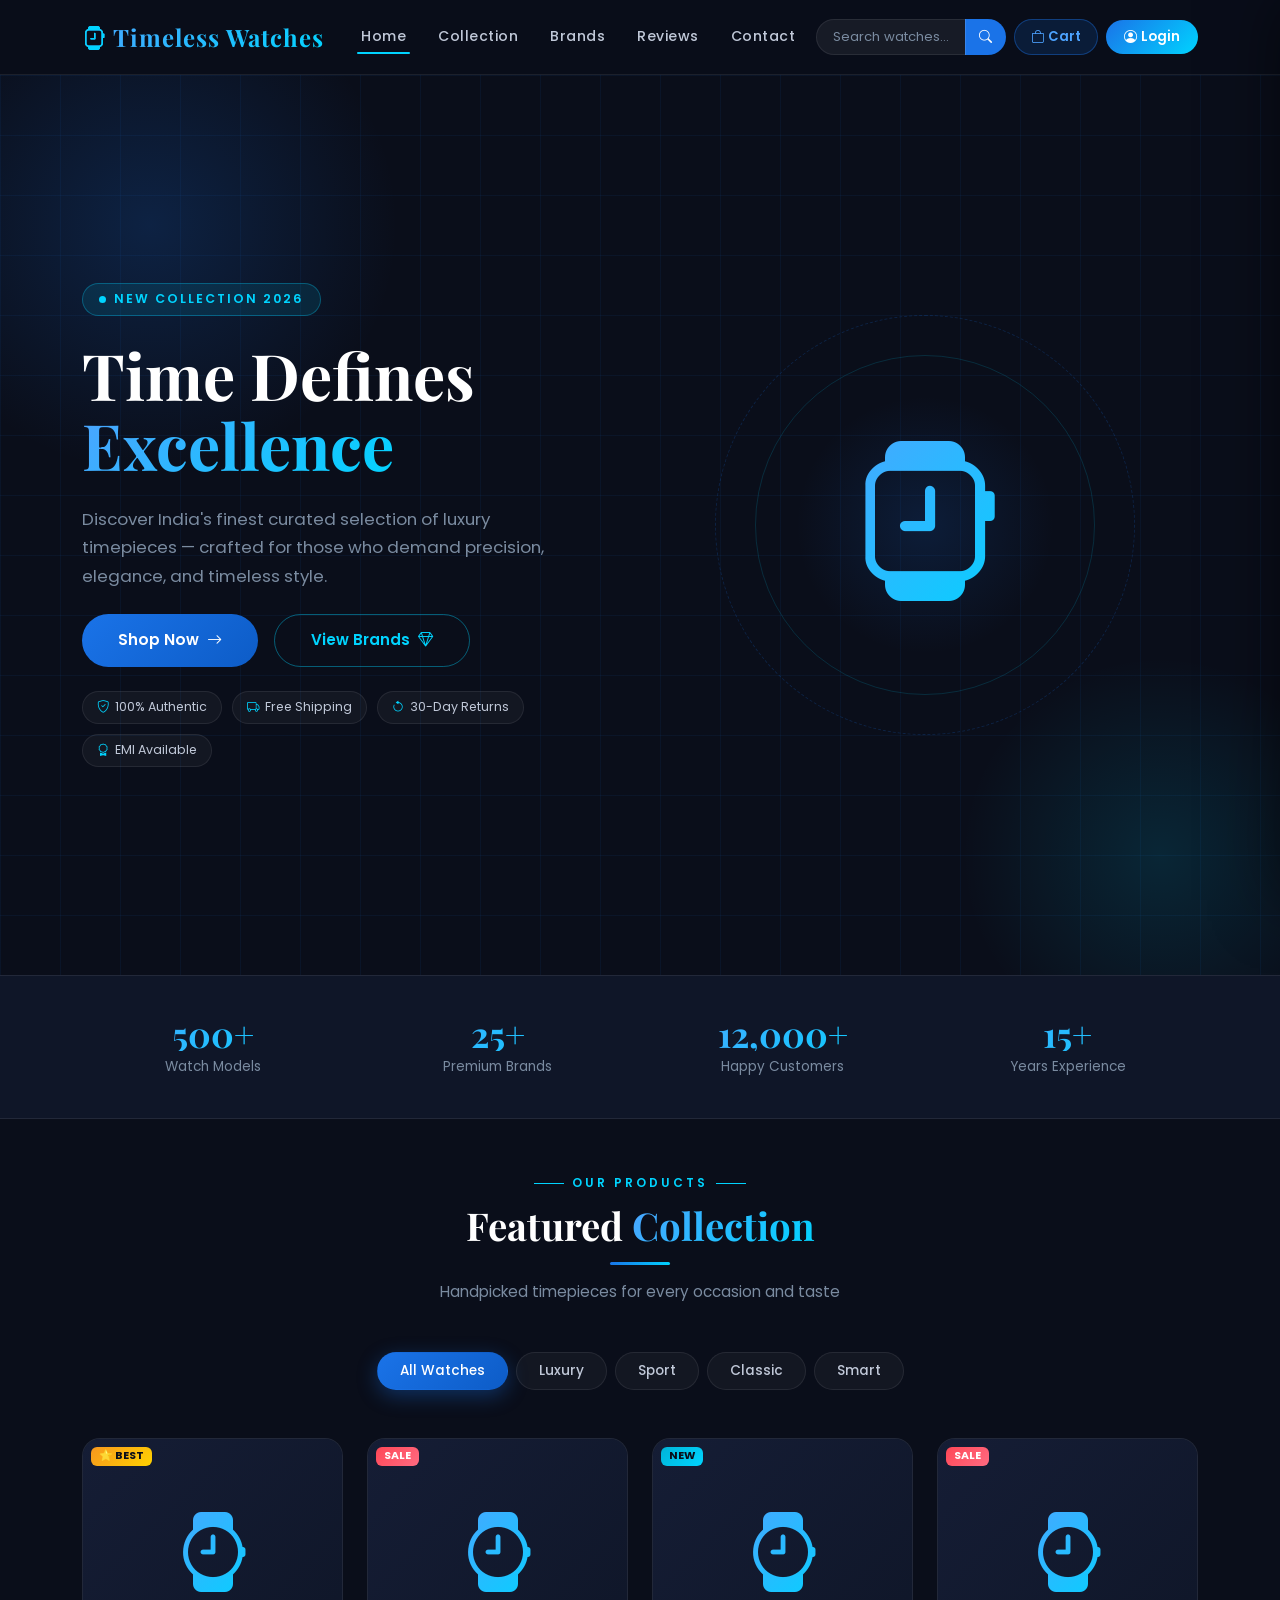
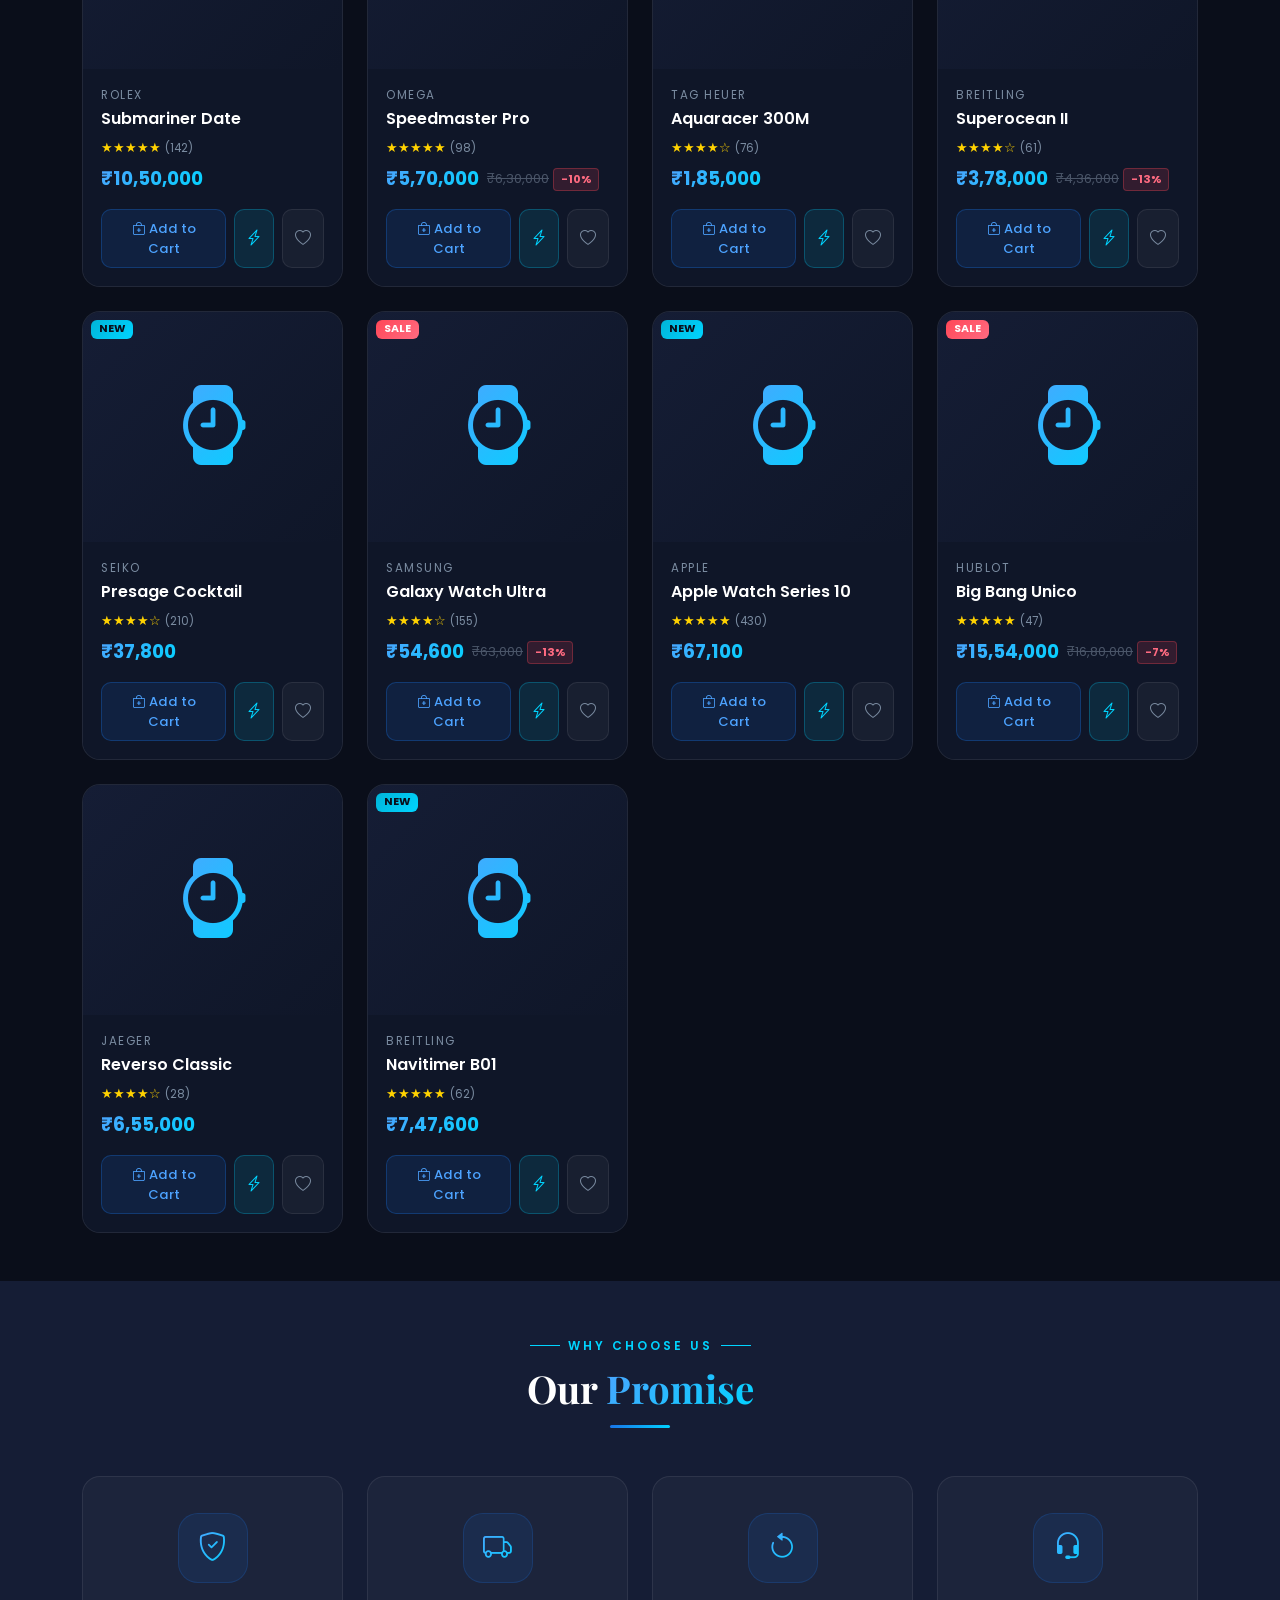
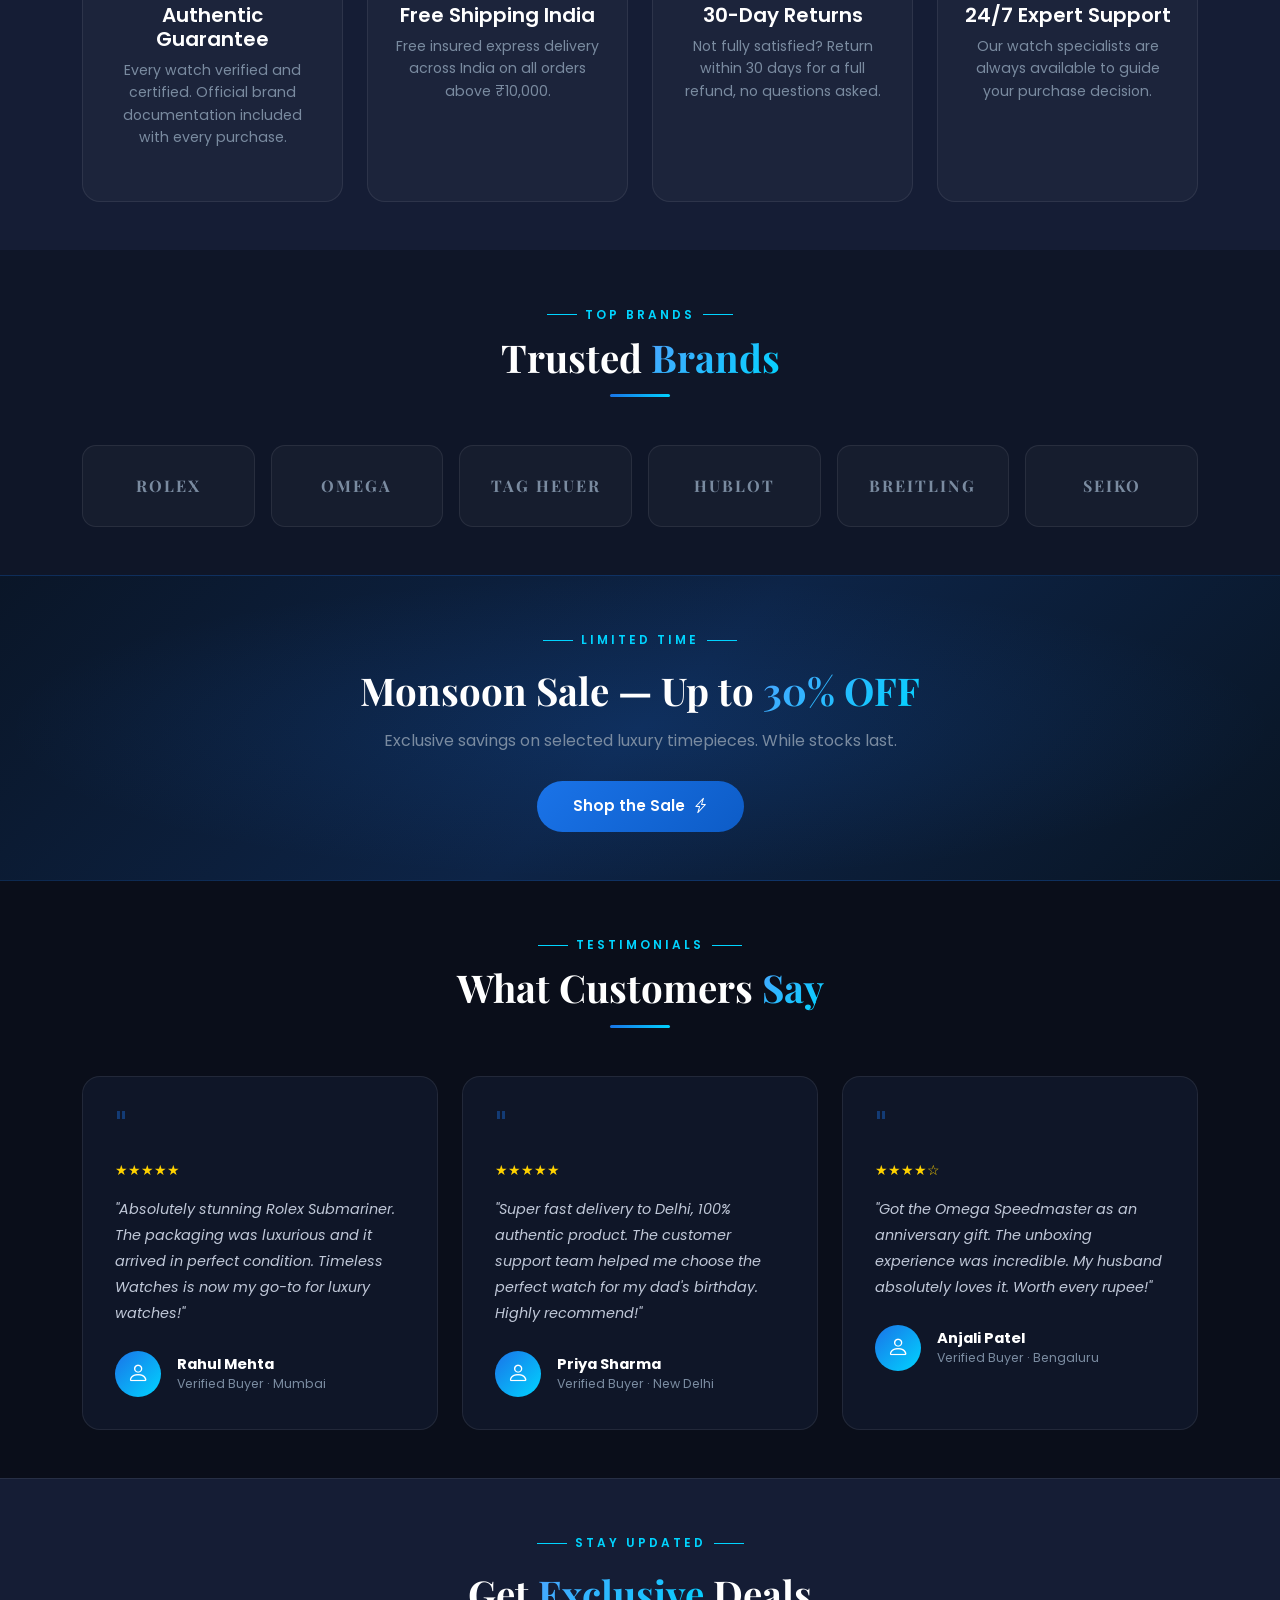
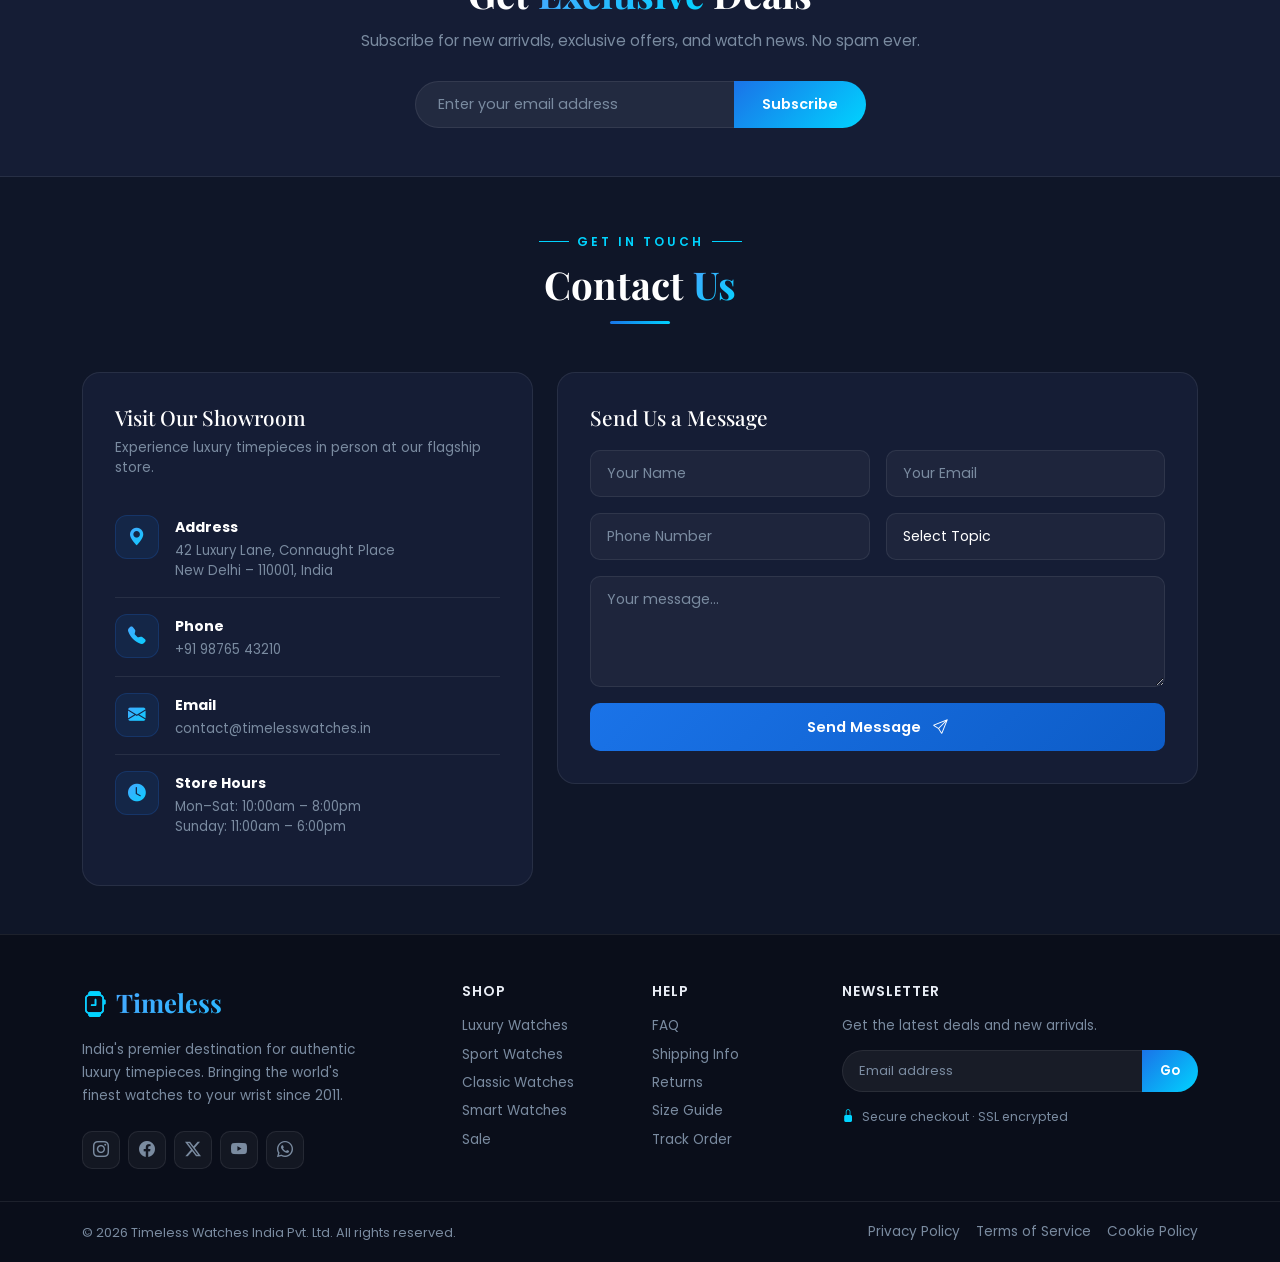
==== index.html @ 70ddec5b "Add files via upload" ====
<!DOCTYPE html>
<html lang="en">
<head>
  <meta charset="UTF-8">
  <meta name="viewport" content="width=device-width, initial-scale=1.0">
  <title>Timeless Watches – Luxury Watch Store India</title>
  <link href="https://cdn.jsdelivr.net/npm/bootstrap@5.3.0/dist/css/bootstrap.min.css" rel="stylesheet">
  <link href="https://cdn.jsdelivr.net/npm/bootstrap-icons@1.11.0/font/bootstrap-icons.css" rel="stylesheet">
  <link href="https://fonts.googleapis.com/css2?family=Poppins:wght@300;400;500;600;700;800&family=Playfair+Display:wght@600;700&display=swap" rel="stylesheet">
  <link href="style.css" rel="stylesheet">
</head>
<body>

<!-- =====================================================
     NAVBAR
     ===================================================== -->
<nav class="navbar navbar-expand-lg sticky-top">
  <div class="container">
    <a class="navbar-brand" href="#home">
      <i class="bi bi-smartwatch"></i>Timeless Watches
    </a>
    <button class="navbar-toggler border-0" type="button" data-bs-toggle="collapse" data-bs-target="#navbarNav" style="color:var(--silver);">
      <i class="bi bi-list fs-4"></i>
    </button>

    <div class="collapse navbar-collapse" id="navbarNav">
      <ul class="navbar-nav mx-auto gap-1">
        <li class="nav-item"><a class="nav-link active" href="#home">Home</a></li>
        <li class="nav-item"><a class="nav-link" href="#collection">Collection</a></li>
        <li class="nav-item"><a class="nav-link" href="#brands">Brands</a></li>
        <li class="nav-item"><a class="nav-link" href="#testimonials">Reviews</a></li>
        <li class="nav-item"><a class="nav-link" href="#contact">Contact</a></li>
      </ul>

      <div class="d-flex align-items-center gap-2 mt-2 mt-lg-0 flex-wrap">
        <!-- Search -->
        <div class="input-group nav-search" style="width:190px;">
          <input id="searchInput" type="text" class="form-control" placeholder="Search watches...">
          <button class="btn-search" onclick="doSearch()"><i class="bi bi-search"></i></button>
        </div>

        <!-- Cart -->
        <button class="btn-cart-nav position-relative" onclick="toggleCart()">
          <i class="bi bi-bag me-1"></i>Cart
          <span id="cart-count" style="display:none;">0</span>
        </button>

        <!-- Login Button (logged out) -->
        <a id="loginNavBtn" href="login.html" class="btn-login-nav">
          <i class="bi bi-person-circle me-1"></i>Login
        </a>

        <!-- User Dropdown (logged in) -->
        <div id="userNavMenu" style="display:none;">
          <div class="dropdown">
            <button class="user-dropdown-toggle dropdown-toggle border-0" data-bs-toggle="dropdown" aria-expanded="false">
              <i class="bi bi-person-circle me-1"></i>
              <span id="userNavName"></span>
            </button>
            <ul class="dropdown-menu dropdown-menu-end dropdown-menu-dark-custom">
              <li><div class="user-info-item"><i class="bi bi-envelope me-2"></i><span id="userNavEmail"></span></div></li>
              <li><hr class="dropdown-divider"></li>
              <li>
                <a class="dropdown-item" href="#orders" onclick="return handleAccountAction('orders')">
                  <i class="bi bi-bag me-2" style="color:var(--accent)"></i>My Orders
                </a>
              </li>
              <li>
                <a class="dropdown-item" href="#wishlist" onclick="return handleAccountAction('wishlist')">
                  <i class="bi bi-heart me-2" style="color:var(--accent)"></i>Wishlist
                </a>
              </li>
              <li>
                <a class="dropdown-item" href="#profile" onclick="return handleAccountAction('profile')">
                  <i class="bi bi-person me-2" style="color:var(--accent)"></i>My Profile
                </a>
              </li>
              <li><hr class="dropdown-divider"></li>
              <li>
                <a class="dropdown-item" href="#" onclick="return logout()" style="color:var(--danger);">
                  <i class="bi bi-box-arrow-right me-2"></i>Logout
                </a>
              </li>
            </ul>
          </div>
        </div>

      </div>
    </div>
  </div>
</nav>

<!-- =====================================================
     HERO
     ===================================================== -->
<section class="hero" id="home">
  <div class="hero-bg-grid"></div>
  <div class="hero-glow-1"></div>
  <div class="hero-glow-2"></div>

  <div class="container position-relative">
    <div class="row align-items-center gy-5">
      <div class="col-lg-6">
        <div class="hero-badge">New Collection 2026</div>
        <h1 class="hero-title">
          Time Defines<br>
          <span class="gradient-text">Excellence</span>
        </h1>
        <p class="hero-subtitle mt-4 mb-4">
          Discover India's finest curated selection of luxury timepieces — crafted for those who demand precision, elegance, and timeless style.
        </p>
        <div class="d-flex gap-3 flex-wrap mb-4">
          <a href="#collection" class="btn-primary-custom">
            Shop Now <i class="bi bi-arrow-right"></i>
          </a>
          <a href="#brands" class="btn-outline-custom">
            View Brands <i class="bi bi-gem"></i>
          </a>
        </div>
        <div class="hero-pills">
          <div class="hero-pill"><i class="bi bi-shield-check"></i> 100% Authentic</div>
          <div class="hero-pill"><i class="bi bi-truck"></i> Free Shipping</div>
          <div class="hero-pill"><i class="bi bi-arrow-counterclockwise"></i> 30-Day Returns</div>
          <div class="hero-pill"><i class="bi bi-award"></i> EMI Available</div>
        </div>
      </div>

      <div class="col-lg-6">
        <div class="hero-watch-display">
          <div class="hero-watch-ring"></div>
          <div class="hero-watch-ring"></div>
          <div class="hero-watch-icon-wrap">
            <i class="bi bi-smartwatch"></i>
          </div>
        </div>
      </div>
    </div>
  </div>
</section>

<!-- =====================================================
     STATS
     ===================================================== -->
<section class="stats-bar">
  <div class="container">
    <div class="row g-4">
      <div class="col-6 col-md-3 stat-item">
        <div class="stat-num counter" data-target="500">0</div>
        <div class="stat-label">Watch Models</div>
      </div>
      <div class="col-6 col-md-3 stat-item">
        <div class="stat-num counter" data-target="25">0</div>
        <div class="stat-label">Premium Brands</div>
      </div>
      <div class="col-6 col-md-3 stat-item">
        <div class="stat-num counter" data-target="12000">0</div>
        <div class="stat-label">Happy Customers</div>
      </div>
      <div class="col-6 col-md-3 stat-item">
        <div class="stat-num counter" data-target="15">0</div>
        <div class="stat-label">Years Experience</div>
      </div>
    </div>
  </div>
</section>

<!-- =====================================================
     COLLECTION
     ===================================================== -->
<section class="py-5" id="collection" style="background:var(--navy);">
  <div class="container">
    <div class="text-center mb-5">
      <div class="section-tag">Our Products</div>
      <h2 class="section-title">Featured <span>Collection</span></h2>
      <div class="blue-divider"></div>
      <p class="section-subtitle mt-3">Handpicked timepieces for every occasion and taste</p>
    </div>

    <!-- Filters -->
    <div class="d-flex flex-wrap justify-content-center gap-2 mb-5" id="filterBtns">
      <button class="filter-btn active" data-filter="all">All Watches</button>
      <button class="filter-btn" data-filter="luxury">Luxury</button>
      <button class="filter-btn" data-filter="sport">Sport</button>
      <button class="filter-btn" data-filter="classic">Classic</button>
      <button class="filter-btn" data-filter="smart">Smart</button>
    </div>

    <!-- Grid -->
    <div class="row g-4" id="productsGrid"></div>

    <!-- No results -->
    <div id="noResults" class="text-center py-5" style="display:none;">
      <i class="bi bi-search fs-1" style="color:var(--text-muted);"></i>
      <p class="mt-3" style="color:var(--text-muted);">No watches found. Try a different search or filter.</p>
    </div>
  </div>
</section>

<!-- =====================================================
     FEATURES
     ===================================================== -->
<section class="features-section py-5">
  <div class="container">
    <div class="text-center mb-5">
      <div class="section-tag">Why Choose Us</div>
      <h2 class="section-title">Our <span>Promise</span></h2>
      <div class="blue-divider"></div>
    </div>
    <div class="row g-4">
      <div class="col-sm-6 col-lg-3">
        <div class="feature-card">
          <div class="feature-icon-wrap"><i class="bi bi-shield-check"></i></div>
          <h5>Authentic Guarantee</h5>
          <p>Every watch verified and certified. Official brand documentation included with every purchase.</p>
        </div>
      </div>
      <div class="col-sm-6 col-lg-3">
        <div class="feature-card">
          <div class="feature-icon-wrap"><i class="bi bi-truck"></i></div>
          <h5>Free Shipping India</h5>
          <p>Free insured express delivery across India on all orders above ₹10,000.</p>
        </div>
      </div>
      <div class="col-sm-6 col-lg-3">
        <div class="feature-card">
          <div class="feature-icon-wrap"><i class="bi bi-arrow-counterclockwise"></i></div>
          <h5>30-Day Returns</h5>
          <p>Not fully satisfied? Return within 30 days for a full refund, no questions asked.</p>
        </div>
      </div>
      <div class="col-sm-6 col-lg-3">
        <div class="feature-card">
          <div class="feature-icon-wrap"><i class="bi bi-headset"></i></div>
          <h5>24/7 Expert Support</h5>
          <p>Our watch specialists are always available to guide your purchase decision.</p>
        </div>
      </div>
    </div>
  </div>
</section>

<!-- =====================================================
     BRANDS
     ===================================================== -->
<section class="brands-section py-5" id="brands">
  <div class="container">
    <div class="text-center mb-5">
      <div class="section-tag">Top Brands</div>
      <h2 class="section-title">Trusted <span>Brands</span></h2>
      <div class="blue-divider"></div>
    </div>
    <div class="row g-3">
      <div class="col-6 col-md-4 col-lg-2"><button class="brand-card" onclick="selectBrand('Rolex')">ROLEX</button></div>
      <div class="col-6 col-md-4 col-lg-2"><button class="brand-card" onclick="selectBrand('Omega')">OMEGA</button></div>
      <div class="col-6 col-md-4 col-lg-2"><button class="brand-card" onclick="selectBrand('TAG Heuer')">TAG HEUER</button></div>
      <div class="col-6 col-md-4 col-lg-2"><button class="brand-card" onclick="selectBrand('Hublot')">HUBLOT</button></div>
      <div class="col-6 col-md-4 col-lg-2"><button class="brand-card" onclick="selectBrand('Breitling')">BREITLING</button></div>
      <div class="col-6 col-md-4 col-lg-2"><button class="brand-card" onclick="selectBrand('Seiko')">SEIKO</button></div>
    </div>
  </div>
</section>

<!-- =====================================================
     PROMO BANNER
     ===================================================== -->
<section class="promo-banner py-5">
  <div class="container text-center position-relative">
    <div class="section-tag justify-content-center">Limited Time</div>
    <h2 class="promo-title mt-2">Monsoon Sale — Up to <span>30% OFF</span></h2>
    <p style="color:var(--text-muted);font-size:1rem;margin:16px 0 28px;">
      Exclusive savings on selected luxury timepieces. While stocks last.
    </p>
    <a href="#collection" class="btn-primary-custom" style="display:inline-flex;">
      Shop the Sale <i class="bi bi-lightning-charge"></i>
    </a>
  </div>
</section>

<!-- =====================================================
     TESTIMONIALS
     ===================================================== -->
<section class="testimonials-section py-5" id="testimonials">
  <div class="container">
    <div class="text-center mb-5">
      <div class="section-tag">Testimonials</div>
      <h2 class="section-title">What Customers <span>Say</span></h2>
      <div class="blue-divider"></div>
    </div>
    <div class="row g-4">
      <div class="col-md-4">
        <div class="testimonial-card">
          <div class="quote-icon">"</div>
          <div class="stars-gold mb-3">★★★★★</div>
          <p class="testimonial-text">"Absolutely stunning Rolex Submariner. The packaging was luxurious and it arrived in perfect condition. Timeless Watches is now my go-to for luxury watches!"</p>
          <div class="d-flex align-items-center gap-3 mt-4">
            <div class="avatar-wrap"><i class="bi bi-person"></i></div>
            <div>
              <div class="testimonial-author">Rahul Mehta</div>
              <div class="testimonial-role">Verified Buyer · Mumbai</div>
            </div>
          </div>
        </div>
      </div>
      <div class="col-md-4">
        <div class="testimonial-card">
          <div class="quote-icon">"</div>
          <div class="stars-gold mb-3">★★★★★</div>
          <p class="testimonial-text">"Super fast delivery to Delhi, 100% authentic product. The customer support team helped me choose the perfect watch for my dad's birthday. Highly recommend!"</p>
          <div class="d-flex align-items-center gap-3 mt-4">
            <div class="avatar-wrap"><i class="bi bi-person"></i></div>
            <div>
              <div class="testimonial-author">Priya Sharma</div>
              <div class="testimonial-role">Verified Buyer · New Delhi</div>
            </div>
          </div>
        </div>
      </div>
      <div class="col-md-4">
        <div class="testimonial-card">
          <div class="quote-icon">"</div>
          <div class="stars-gold mb-3">★★★★☆</div>
          <p class="testimonial-text">"Got the Omega Speedmaster as an anniversary gift. The unboxing experience was incredible. My husband absolutely loves it. Worth every rupee!"</p>
          <div class="d-flex align-items-center gap-3 mt-4">
            <div class="avatar-wrap"><i class="bi bi-person"></i></div>
            <div>
              <div class="testimonial-author">Anjali Patel</div>
              <div class="testimonial-role">Verified Buyer · Bengaluru</div>
            </div>
          </div>
        </div>
      </div>
    </div>
  </div>
</section>

<!-- =====================================================
     NEWSLETTER
     ===================================================== -->
<section class="newsletter-section py-5">
  <div class="container text-center">
    <div class="section-tag justify-content-center">Stay Updated</div>
    <h2 class="section-title mt-2">Get <span>Exclusive</span> Deals</h2>
    <p style="color:var(--text-muted);font-size:0.95rem;margin:14px 0 28px;">
      Subscribe for new arrivals, exclusive offers, and watch news. No spam ever.
    </p>
    <div class="row justify-content-center">
      <div class="col-md-6 col-lg-5">
        <form class="newsletter-form d-flex" onsubmit="subscribeNewsletter(event)">
          <input type="email" class="form-control" placeholder="Enter your email address" required>
          <button type="submit" class="btn-subscribe">Subscribe</button>
        </form>
      </div>
    </div>
  </div>
</section>

<!-- =====================================================
     CONTACT
     ===================================================== -->
<section class="contact-section py-5" id="contact">
  <div class="container">
    <div class="text-center mb-5">
      <div class="section-tag">Get In Touch</div>
      <h2 class="section-title">Contact <span>Us</span></h2>
      <div class="blue-divider"></div>
    </div>
    <div class="row g-4">
      <div class="col-lg-5">
        <div class="contact-info-card">
          <h5 style="color:var(--white);font-family:'Playfair Display',serif;font-size:1.3rem;margin-bottom:8px;">
            Visit Our Showroom
          </h5>
          <p style="color:var(--text-muted);font-size:0.85rem;margin-bottom:20px;">
            Experience luxury timepieces in person at our flagship store.
          </p>
          <div class="contact-info-item">
            <div class="contact-icon-wrap"><i class="bi bi-geo-alt-fill"></i></div>
            <div>
              <strong>Address</strong>
              <span>42 Luxury Lane, Connaught Place<br>New Delhi – 110001, India</span>
            </div>
          </div>
          <div class="contact-info-item">
            <div class="contact-icon-wrap"><i class="bi bi-telephone-fill"></i></div>
            <div>
              <strong>Phone</strong>
              <span>+91 98765 43210</span>
            </div>
          </div>
          <div class="contact-info-item">
            <div class="contact-icon-wrap"><i class="bi bi-envelope-fill"></i></div>
            <div>
              <strong>Email</strong>
              <span>contact@timelesswatches.in</span>
            </div>
          </div>
          <div class="contact-info-item">
            <div class="contact-icon-wrap"><i class="bi bi-clock-fill"></i></div>
            <div>
              <strong>Store Hours</strong>
              <span>Mon–Sat: 10:00am – 8:00pm<br>Sunday: 11:00am – 6:00pm</span>
            </div>
          </div>
        </div>
      </div>
      <div class="col-lg-7">
        <div class="contact-form-card">
          <h5 style="color:var(--white);font-family:'Playfair Display',serif;font-size:1.3rem;margin-bottom:20px;">
            Send Us a Message
          </h5>
          <form onsubmit="submitContact(event)">
            <div class="row g-3">
              <div class="col-sm-6">
                <input type="text" class="form-control" placeholder="Your Name" required>
              </div>
              <div class="col-sm-6">
                <input type="email" class="form-control" placeholder="Your Email" required>
              </div>
              <div class="col-sm-6">
                <input type="tel" class="form-control" placeholder="Phone Number">
              </div>
              <div class="col-sm-6">
                <select class="form-select">
                  <option value="" selected disabled style="background:var(--navy2)">Select Topic</option>
                  <option style="background:var(--navy2)">Product Inquiry</option>
                  <option style="background:var(--navy2)">Order Support</option>
                  <option style="background:var(--navy2)">Returns & Refunds</option>
                  <option style="background:var(--navy2)">Authentication</option>
                  <option style="background:var(--navy2)">Other</option>
                </select>
              </div>
              <div class="col-12">
                <textarea class="form-control" rows="4" placeholder="Your message..." required></textarea>
              </div>
              <div class="col-12">
                <button type="submit" class="btn-send">
                  Send Message <i class="bi bi-send ms-2"></i>
                </button>
              </div>
            </div>
          </form>
        </div>
      </div>
    </div>
  </div>
</section>

<!-- =====================================================
     FOOTER
     ===================================================== -->
<footer class="pt-5 pb-0">
  <div class="container">
    <div class="row g-4 pb-4">
      <div class="col-md-4">
        <div class="footer-brand mb-3">
          <i class="bi bi-smartwatch me-2" style="-webkit-text-fill-color:var(--accent);"></i>Timeless
        </div>
        <p style="color:var(--text-muted);font-size:0.85rem;line-height:1.7;max-width:280px;">
          India's premier destination for authentic luxury timepieces. Bringing the world's finest watches to your wrist since 2011.
        </p>
        <div class="d-flex gap-2 mt-4">
          <a href="https://www.instagram.com/" class="social-btn" target="_blank" rel="noopener" aria-label="Instagram"><i class="bi bi-instagram"></i></a>
          <a href="https://www.facebook.com/" class="social-btn" target="_blank" rel="noopener" aria-label="Facebook"><i class="bi bi-facebook"></i></a>
          <a href="https://twitter.com/" class="social-btn" target="_blank" rel="noopener" aria-label="X"><i class="bi bi-twitter-x"></i></a>
          <a href="https://www.youtube.com/" class="social-btn" target="_blank" rel="noopener" aria-label="YouTube"><i class="bi bi-youtube"></i></a>
          <a href="https://wa.me/919876543210" class="social-btn" target="_blank" rel="noopener" aria-label="WhatsApp"><i class="bi bi-whatsapp"></i></a>
        </div>
      </div>
      <div class="col-6 col-md-2">
        <h6>Shop</h6>
        <a href="#collection" onclick="return selectCategory('luxury')">Luxury Watches</a>
        <a href="#collection" onclick="return selectCategory('sport')">Sport Watches</a>
        <a href="#collection" onclick="return selectCategory('classic')">Classic Watches</a>
        <a href="#collection" onclick="return selectCategory('smart')">Smart Watches</a>
        <a href="#collection" onclick="return selectSale()">Sale</a>
      </div>
      <div class="col-6 col-md-2">
        <h6>Help</h6>
        <a href="#contact" onclick="return showHelp('FAQ')">FAQ</a>
        <a href="#contact" onclick="return showHelp('Shipping Information')">Shipping Info</a>
        <a href="#contact" onclick="return showHelp('Returns')">Returns</a>
        <a href="#contact" onclick="return showHelp('Size Guide')">Size Guide</a>
        <a href="#contact" onclick="return showHelp('Track Order')">Track Order</a>
      </div>
      <div class="col-md-4">
        <h6>Newsletter</h6>
        <p style="color:var(--text-muted);font-size:0.83rem;margin-bottom:14px;">Get the latest deals and new arrivals.</p>
        <form class="newsletter-form d-flex" onsubmit="subscribeNewsletter(event)">
          <input type="email" class="form-control" placeholder="Email address" required style="font-size:0.82rem;padding:10px 16px;">
          <button type="submit" class="btn-subscribe" style="padding:10px 18px;font-size:0.82rem;">Go</button>
        </form>
        <div class="mt-3 d-flex align-items-center gap-2" style="color:var(--text-muted);font-size:0.78rem;">
          <i class="bi bi-lock-fill" style="color:var(--accent);"></i> Secure checkout · SSL encrypted
        </div>
      </div>
    </div>
  </div>
  <div class="footer-bottom">
    <div class="container d-flex flex-wrap justify-content-between align-items-center gap-2">
      <span>© 2026 Timeless Watches India Pvt. Ltd. All rights reserved.</span>
      <div class="d-flex gap-3">
        <a href="#contact" onclick="return showHelp('Privacy Policy')">Privacy Policy</a>
        <a href="#contact" onclick="return showHelp('Terms of Service')">Terms of Service</a>
        <a href="#contact" onclick="return showHelp('Cookie Policy')">Cookie Policy</a>
      </div>
    </div>
  </div>
</footer>

<!-- =====================================================
     CART SIDEBAR
     ===================================================== -->
<div class="cart-overlay" id="cartOverlay" onclick="toggleCart()"></div>
<div class="cart-sidebar" id="cartSidebar">
  <div class="cart-header">
    <h5><i class="bi bi-bag-heart-fill"></i>Your Cart</h5>
    <button class="btn-close-cart" onclick="toggleCart()"><i class="bi bi-x-lg"></i></button>
  </div>
  <div class="cart-body" id="cartBody">
    <div class="empty-cart">
      <i class="bi bi-bag-x"></i>
      <p>Your cart is empty.<br>Explore our collection!</p>
      <button class="btn-shop" onclick="toggleCart()">Shop Now</button>
    </div>
  </div>
  <div class="cart-footer">
    <div class="cart-total-row">
      <span class="cart-total-label">Total Amount</span>
      <span class="cart-total-value" id="cartTotal">₹0</span>
    </div>
    <button class="btn-checkout" onclick="checkout()">
      <i class="bi bi-lock me-2"></i>Secure Checkout
    </button>
    <button class="btn-clear-cart" onclick="clearCart()">
      <i class="bi bi-trash me-1"></i>Clear Cart
    </button>
  </div>
</div>

<!-- =====================================================
     QUICK VIEW MODAL
     ===================================================== -->
<div class="modal fade" id="quickViewModal" tabindex="-1">
  <div class="modal-dialog modal-lg modal-dialog-centered">
    <div class="modal-content">
      <div class="modal-header border-0 pb-0 px-4 pt-4">
        <span style="color:var(--text-muted);font-size:0.82rem;">Quick View</span>
        <button class="btn-close-modal" data-bs-dismiss="modal">
          <i class="bi bi-x-lg"></i>
        </button>
      </div>
      <div class="modal-body p-4">
        <div class="row g-4">
          <div class="col-md-5">
            <img id="qvImg" src="" alt="" class="qv-img"
                 onerror="this.style.background='var(--navy3)'">
          </div>
          <div class="col-md-7">
            <div class="qv-brand" id="qvBrand"></div>
            <h3 style="color:var(--white);font-family:'Playfair Display',serif;font-size:1.6rem;margin:8px 0;" id="qvName"></h3>
            <div class="stars-gold mb-2">
              <span id="qvStars"></span>
              <small style="color:var(--text-muted);margin-left:6px;" id="qvReviews"></small>
            </div>
            <div class="d-flex align-items-center gap-3 mb-4">
              <span class="qv-price" id="qvPrice"></span>
              <span class="qv-old-price" id="qvOldPrice"></span>
              <span class="discount-badge" id="qvDiscount"></span>
            </div>

            <!-- Specs -->
            <div style="background:rgba(255,255,255,0.03);border:1px solid var(--border);border-radius:12px;padding:16px;margin-bottom:20px;">
              <div style="color:var(--text-muted);font-size:0.75rem;text-transform:uppercase;letter-spacing:1px;margin-bottom:10px;">Specifications</div>
              <div id="qvSpecs"></div>
            </div>

            <div class="d-flex gap-2 mb-4 flex-wrap" style="font-size:0.8rem;color:var(--text-muted);">
              <span><i class="bi bi-shield-check me-1" style="color:var(--success)"></i>Authentic Guarantee</span>
              <span><i class="bi bi-truck me-1" style="color:var(--success)"></i>Free Shipping</span>
              <span><i class="bi bi-credit-card me-1" style="color:var(--success)"></i>EMI Available</span>
            </div>

            <div style="color:var(--text-muted);font-size:0.8rem;margin-bottom:10px;">
              Category: <span id="qvCategory" style="color:var(--accent);font-weight:500;text-transform:capitalize;"></span>
            </div>

            <button class="btn-qv-cart" id="qvAddCart">
              <i class="bi bi-bag-plus me-2"></i>Add to Cart
            </button>
          </div>
        </div>
      </div>
    </div>
  </div>
</div>

<!-- =====================================================
     BACK TO TOP
     ===================================================== -->
<button id="backToTop" onclick="window.scrollTo({top:0,behavior:'smooth'})">
  <i class="bi bi-chevron-up"></i>
</button>

<!-- =====================================================
     TOAST CONTAINER
     ===================================================== -->
<div class="toast-container" id="toastContainer"></div>

<!-- Bootstrap JS -->
<script src="https://cdn.jsdelivr.net/npm/bootstrap@5.3.0/dist/js/bootstrap.bundle.min.js"></script>
<script src="app.js?v=20260919"></script>
</body>
</html>
---- style.css ----
/* ============================================================
   TIMELESS WATCHES — Dark Navy / Electric Blue / Silver Theme
   ============================================================ */

@import url('https://fonts.googleapis.com/css2?family=Poppins:wght@300;400;500;600;700;800&family=Playfair+Display:wght@600;700&display=swap');

:root {
  --navy:       #0a0e1a;
  --navy2:      #0f1628;
  --navy3:      #151d35;
  --blue:       #1a73e8;
  --blue-light: #4da3ff;
  --silver:     #c0c8d8;
  --silver2:    #e8ecf4;
  --accent:     #00d4ff;
  --danger:     #ff4757;
  --success:    #2ed573;
  --white:      #ffffff;
  --text-muted: #7a8ba0;
  --border:     rgba(255,255,255,0.08);
  --card-bg:    rgba(255,255,255,0.03);
  --glow:       0 0 30px rgba(26,115,232,0.25);
  --glow-accent:0 0 30px rgba(0,212,255,0.2);
}

*, *::before, *::after { box-sizing: border-box; margin: 0; padding: 0; }

html { scroll-behavior: smooth; }

body {
  font-family: 'Poppins', sans-serif;
  background: var(--navy);
  color: var(--silver2);
  overflow-x: hidden;
}

/* ── Scrollbar ── */
::-webkit-scrollbar { width: 6px; }
::-webkit-scrollbar-track { background: var(--navy2); }
::-webkit-scrollbar-thumb { background: var(--blue); border-radius: 3px; }

/* ============================================================
   NAVBAR
   ============================================================ */
.navbar {
  background: rgba(10,14,26,0.95) !important;
  backdrop-filter: blur(20px);
  border-bottom: 1px solid var(--border);
  padding: 14px 0;
  transition: all 0.3s;
}
.navbar.scrolled {
  padding: 10px 0;
  box-shadow: 0 4px 30px rgba(0,0,0,0.4);
}
.navbar-brand {
  font-family: 'Playfair Display', serif;
  font-size: 1.5rem;
  font-weight: 700;
  background: linear-gradient(135deg, var(--blue-light), var(--accent));
  -webkit-background-clip: text;
  -webkit-text-fill-color: transparent;
  background-clip: text;
  letter-spacing: 1px;
}
.navbar-brand i {
  -webkit-text-fill-color: var(--accent);
  margin-right: 6px;
}
.nav-link {
  color: var(--silver) !important;
  font-size: 0.88rem;
  font-weight: 500;
  letter-spacing: 0.5px;
  padding: 6px 14px !important;
  border-radius: 6px;
  transition: all 0.25s;
  position: relative;
}
.nav-link::after {
  content: '';
  position: absolute;
  bottom: 0; left: 50%; right: 50%;
  height: 2px;
  background: var(--accent);
  transition: all 0.3s;
  border-radius: 2px;
}
.nav-link:hover::after, .nav-link.active::after { left: 14%; right: 14%; }
.nav-link:hover { color: var(--white) !important; }

/* Search */
.nav-search .form-control {
  background: rgba(255,255,255,0.06);
  border: 1px solid var(--border);
  color: var(--white);
  border-radius: 20px 0 0 20px;
  font-size: 0.82rem;
  padding: 7px 16px;
}
.nav-search .form-control::placeholder { color: var(--text-muted); }
.nav-search .form-control:focus {
  background: rgba(255,255,255,0.1);
  border-color: var(--blue);
  box-shadow: none;
  color: var(--white);
}
.nav-search .btn-search {
  background: var(--blue);
  border: none;
  color: #fff;
  border-radius: 0 20px 20px 0;
  padding: 7px 14px;
  font-size: 0.82rem;
  transition: background 0.2s;
}
.nav-search .btn-search:hover { background: var(--blue-light); }

/* Cart nav button */
.btn-cart-nav {
  background: rgba(26,115,232,0.15);
  border: 1px solid rgba(26,115,232,0.4);
  color: var(--blue-light);
  border-radius: 20px;
  padding: 7px 16px;
  font-size: 0.82rem;
  font-weight: 600;
  transition: all 0.25s;
  position: relative;
}
.btn-cart-nav:hover {
  background: var(--blue);
  border-color: var(--blue);
  color: #fff;
  box-shadow: var(--glow);
}
#cart-count {
  background: var(--accent);
  color: var(--navy);
  border-radius: 50%;
  width: 18px; height: 18px;
  font-size: 0.65rem; font-weight: 700;
  display: none;
  align-items: center; justify-content: center;
  position: absolute; top: -5px; right: -5px;
}

/* Login / User nav */
.btn-login-nav {
  background: linear-gradient(135deg, var(--blue), var(--accent));
  border: none;
  color: #fff;
  border-radius: 20px;
  padding: 7px 18px;
  font-size: 0.82rem;
  font-weight: 600;
  transition: all 0.3s;
  text-decoration: none;
}
.btn-login-nav:hover {
  opacity: 0.88;
  color: #fff;
  transform: translateY(-1px);
  box-shadow: var(--glow);
}
.user-dropdown-toggle {
  background: rgba(0,212,255,0.1);
  border: 1px solid rgba(0,212,255,0.3);
  color: var(--accent);
  border-radius: 20px;
  padding: 7px 16px;
  font-size: 0.82rem;
  font-weight: 600;
  transition: all 0.25s;
}
.user-dropdown-toggle:hover {
  background: rgba(0,212,255,0.2);
  color: var(--accent);
  box-shadow: var(--glow-accent);
}
.dropdown-menu-dark-custom {
  background: var(--navy2);
  border: 1px solid var(--border);
  border-radius: 12px;
  padding: 8px;
  min-width: 200px;
  box-shadow: 0 20px 60px rgba(0,0,0,0.5);
}
.dropdown-menu-dark-custom .dropdown-item {
  color: var(--silver);
  border-radius: 8px;
  font-size: 0.85rem;
  padding: 9px 14px;
  transition: all 0.2s;
}
.dropdown-menu-dark-custom .dropdown-item:hover {
  background: rgba(26,115,232,0.15);
  color: var(--white);
}
.dropdown-menu-dark-custom .dropdown-divider { border-color: var(--border); }
.dropdown-menu-dark-custom .user-info-item {
  color: var(--text-muted);
  font-size: 0.78rem;
  padding: 6px 14px;
  cursor: default;
}

/* ============================================================
   HERO
   ============================================================ */
.hero {
  min-height: 100vh;
  background: var(--navy);
  position: relative;
  display: flex;
  align-items: center;
  overflow: hidden;
}
.hero-bg-grid {
  position: absolute; inset: 0;
  background-image:
    linear-gradient(rgba(26,115,232,0.07) 1px, transparent 1px),
    linear-gradient(90deg, rgba(26,115,232,0.07) 1px, transparent 1px);
  background-size: 60px 60px;
  pointer-events: none;
}
.hero-glow-1 {
  position: absolute;
  width: 500px; height: 500px;
  background: radial-gradient(circle, rgba(26,115,232,0.2) 0%, transparent 70%);
  top: -100px; left: -100px;
  pointer-events: none;
}
.hero-glow-2 {
  position: absolute;
  width: 400px; height: 400px;
  background: radial-gradient(circle, rgba(0,212,255,0.12) 0%, transparent 70%);
  bottom: -80px; right: -80px;
  pointer-events: none;
}
.hero-badge {
  display: inline-flex;
  align-items: center;
  gap: 8px;
  background: rgba(0,212,255,0.1);
  border: 1px solid rgba(0,212,255,0.3);
  color: var(--accent);
  border-radius: 30px;
  padding: 6px 16px;
  font-size: 0.78rem;
  font-weight: 600;
  letter-spacing: 2px;
  text-transform: uppercase;
  margin-bottom: 24px;
}
.hero-badge::before {
  content: '';
  width: 7px; height: 7px;
  background: var(--accent);
  border-radius: 50%;
  animation: blink 1.5s infinite;
}
@keyframes blink { 0%,100%{opacity:1}50%{opacity:0} }

.hero-title {
  font-family: 'Playfair Display', serif;
  font-size: 4rem;
  font-weight: 700;
  line-height: 1.1;
  color: var(--white);
}
.hero-title .gradient-text {
  background: linear-gradient(135deg, var(--blue-light), var(--accent));
  -webkit-background-clip: text;
  -webkit-text-fill-color: transparent;
  background-clip: text;
}
.hero-subtitle {
  color: var(--text-muted);
  font-size: 1.05rem;
  line-height: 1.7;
  max-width: 500px;
}
.btn-primary-custom {
  background: linear-gradient(135deg, var(--blue), #0d5cc7);
  border: none;
  color: #fff;
  padding: 14px 36px;
  border-radius: 30px;
  font-weight: 600;
  font-size: 0.95rem;
  transition: all 0.3s;
  text-decoration: none;
  display: inline-flex;
  align-items: center;
  gap: 8px;
}
.btn-primary-custom:hover {
  color: #fff;
  transform: translateY(-3px);
  box-shadow: 0 12px 30px rgba(26,115,232,0.45);
}
.btn-outline-custom {
  background: transparent;
  border: 1px solid rgba(0,212,255,0.4);
  color: var(--accent);
  padding: 14px 36px;
  border-radius: 30px;
  font-weight: 600;
  font-size: 0.95rem;
  transition: all 0.3s;
  text-decoration: none;
  display: inline-flex;
  align-items: center;
  gap: 8px;
}
.btn-outline-custom:hover {
  background: rgba(0,212,255,0.1);
  color: var(--accent);
  transform: translateY(-3px);
  box-shadow: var(--glow-accent);
}

/* Hero watch display */
.hero-watch-display {
  position: relative;
  display: flex;
  align-items: center;
  justify-content: center;
  height: 500px;
}
.hero-watch-ring {
  position: absolute;
  border-radius: 50%;
  border: 1px solid rgba(26,115,232,0.2);
  animation: spin-slow 20s linear infinite;
}
.hero-watch-ring:nth-child(1) { width: 420px; height: 420px; border-style: dashed; }
.hero-watch-ring:nth-child(2) { width: 340px; height: 340px; animation-direction: reverse; animation-duration: 15s; border-color: rgba(0,212,255,0.15); }
@keyframes spin-slow { from{transform:rotate(0deg)} to{transform:rotate(360deg)} }

.hero-watch-icon-wrap {
  position: relative;
  z-index: 2;
  background: radial-gradient(circle, rgba(26,115,232,0.15) 0%, transparent 70%);
  border-radius: 50%;
  width: 260px; height: 260px;
  display: flex; align-items: center; justify-content: center;
  animation: float 4s ease-in-out infinite;
}
.hero-watch-icon-wrap i {
  font-size: 10rem;
  background: linear-gradient(135deg, var(--blue-light), var(--accent));
  -webkit-background-clip: text;
  -webkit-text-fill-color: transparent;
  background-clip: text;
}
@keyframes float {
  0%,100%{transform:translateY(0) rotate(-5deg)}
  50%{transform:translateY(-20px) rotate(5deg)}
}

/* Feature pills in hero */
.hero-pills { display: flex; flex-wrap: wrap; gap: 10px; margin-top: 20px; }
.hero-pill {
  background: rgba(255,255,255,0.04);
  border: 1px solid var(--border);
  border-radius: 20px;
  padding: 6px 14px;
  font-size: 0.78rem;
  color: var(--silver);
  display: flex; align-items: center; gap: 6px;
}
.hero-pill i { color: var(--accent); }

/* ============================================================
   STATS BAR
   ============================================================ */
.stats-bar {
  background: var(--navy2);
  border-top: 1px solid var(--border);
  border-bottom: 1px solid var(--border);
  padding: 40px 0;
}
.stat-item { text-align: center; }
.stat-num {
  font-family: 'Playfair Display', serif;
  font-size: 2.2rem;
  font-weight: 700;
  background: linear-gradient(135deg, var(--blue-light), var(--accent));
  -webkit-background-clip: text;
  -webkit-text-fill-color: transparent;
  background-clip: text;
  line-height: 1;
  margin-bottom: 6px;
}
.stat-label { color: var(--text-muted); font-size: 0.85rem; }

/* ============================================================
   SECTION COMMONS
   ============================================================ */
.section-tag {
  display: inline-flex;
  align-items: center;
  gap: 8px;
  color: var(--accent);
  font-size: 0.75rem;
  font-weight: 600;
  letter-spacing: 3px;
  text-transform: uppercase;
  margin-bottom: 10px;
}
.section-tag::before, .section-tag::after {
  content: '';
  display: inline-block;
  width: 30px; height: 1px;
  background: var(--accent);
}
.section-title {
  font-family: 'Playfair Display', serif;
  font-size: 2.4rem;
  font-weight: 700;
  color: var(--white);
  margin-bottom: 8px;
}
.section-title span {
  background: linear-gradient(135deg, var(--blue-light), var(--accent));
  -webkit-background-clip: text;
  -webkit-text-fill-color: transparent;
  background-clip: text;
}
.section-subtitle { color: var(--text-muted); font-size: 0.95rem; }
.blue-divider {
  width: 60px; height: 3px;
  background: linear-gradient(135deg, var(--blue), var(--accent));
  border-radius: 2px;
  margin: 14px auto;
}

/* ============================================================
   FILTER BUTTONS
   ============================================================ */
.filter-btn {
  background: rgba(255,255,255,0.04);
  border: 1px solid var(--border);
  color: var(--silver);
  border-radius: 25px;
  padding: 8px 22px;
  font-size: 0.85rem;
  font-weight: 500;
  transition: all 0.3s;
  cursor: pointer;
}
.filter-btn:hover {
  border-color: var(--blue);
  color: var(--blue-light);
  background: rgba(26,115,232,0.08);
}
.filter-btn.active {
  background: linear-gradient(135deg, var(--blue), #0d5cc7);
  border-color: transparent;
  color: #fff;
  box-shadow: 0 6px 20px rgba(26,115,232,0.35);
}

/* ============================================================
   PRODUCT CARDS
   ============================================================ */
.product-card {
  background: var(--navy2);
  border: 1px solid var(--border);
  border-radius: 18px;
  overflow: hidden;
  transition: all 0.35s;
  height: 100%;
}
.product-card:hover {
  transform: translateY(-8px);
  border-color: rgba(26,115,232,0.4);
  box-shadow: 0 20px 50px rgba(0,0,0,0.4), var(--glow);
}

/* Product image */
.product-img-wrap {
  position: relative;
  height: 230px;
  overflow: hidden;
  background: var(--navy3);
}
.product-img {
  width: 100%; height: 100%;
  object-fit: cover;
  transition: transform 0.5s ease;
  display: block;
}
.product-card:hover .product-img { transform: scale(1.08); }
.product-img-fallback {
  width: 100%; height: 100%;
  display: flex; align-items: center; justify-content: center;
  background: linear-gradient(135deg, var(--navy3), var(--navy2));
}
.product-img-fallback i {
  font-size: 5rem;
  background: linear-gradient(135deg, var(--blue-light), var(--accent));
  -webkit-background-clip: text;
  -webkit-text-fill-color: transparent;
  background-clip: text;
}
.product-overlay {
  position: absolute; inset: 0;
  background: rgba(10,14,26,0.7);
  display: flex; align-items: center; justify-content: center;
  opacity: 0;
  transition: opacity 0.3s;
  backdrop-filter: blur(4px);
}
.product-card:hover .product-overlay { opacity: 1; }
.btn-quick-view {
  background: linear-gradient(135deg, var(--blue), var(--accent));
  border: none;
  color: #fff;
  border-radius: 20px;
  padding: 9px 22px;
  font-size: 0.83rem;
  font-weight: 600;
  cursor: pointer;
  transition: all 0.2s;
  transform: translateY(10px);
  transition: all 0.3s;
}
.product-card:hover .btn-quick-view { transform: translateY(0); }
.btn-quick-view:hover { transform: scale(1.05) !important; box-shadow: var(--glow); }

/* Badges */
.badge-new  { background: linear-gradient(135deg,#00b4d8,#00d4ff); color: var(--navy); font-size:0.68rem; font-weight:700; }
.badge-sale { background: linear-gradient(135deg,#ff4757,#ff6b81); color: #fff; font-size:0.68rem; font-weight:700; }
.badge-best { background: linear-gradient(135deg,#f7971e,#ffd200); color: var(--navy); font-size:0.68rem; font-weight:700; }
.discount-badge {
  background: rgba(255,71,87,0.15);
  color: #ff6b81;
  font-size: 0.7rem; font-weight: 700;
  border-radius: 4px; padding: 2px 7px;
  border: 1px solid rgba(255,71,87,0.3);
}

/* Card body */
.product-card .card-body { padding: 18px; background: var(--navy2); }
.product-brand { color: var(--text-muted); font-size: 0.73rem; text-transform: uppercase; letter-spacing: 1.5px; }
.product-name  { font-size: 1rem; font-weight: 600; color: var(--white); line-height: 1.3; margin: 4px 0 8px; }
.star-rating   { color: #ffd200; font-size: 0.82rem; }
.product-price {
  font-size: 1.15rem; font-weight: 700;
  background: linear-gradient(135deg, var(--blue-light), var(--accent));
  -webkit-background-clip: text;
  -webkit-text-fill-color: transparent;
  background-clip: text;
}
.product-old-price { color: #4a5568; text-decoration: line-through; font-size: 0.82rem; }

.btn-add-cart {
  background: rgba(26,115,232,0.12);
  border: 1px solid rgba(26,115,232,0.3);
  color: var(--blue-light);
  border-radius: 10px;
  font-size: 0.82rem;
  padding: 9px 14px;
  transition: all 0.3s;
  flex: 1;
  font-weight: 500;
}
.btn-add-cart:hover {
  background: var(--blue);
  border-color: var(--blue);
  color: #fff;
  box-shadow: var(--glow);
}
.btn-add-cart.in-cart {
  background: rgba(0,212,255,0.1);
  border-color: rgba(0,212,255,0.4);
  color: var(--accent);
}
.btn-buy-now {
  background: rgba(0,212,255,0.1);
  border: 1px solid rgba(0,212,255,0.25);
  color: var(--accent);
  border-radius: 10px;
  padding: 9px 11px;
  cursor: pointer;
  transition: all 0.2s;
}
.btn-buy-now:hover { background: var(--accent); color: var(--navy); }
.btn-wish {
  background: rgba(255,255,255,0.04);
  border: 1px solid var(--border);
  border-radius: 10px;
  padding: 9px 12px;
  color: var(--text-muted);
  transition: all 0.3s;
}
.btn-wish:hover { background: rgba(255,71,87,0.1); border-color: rgba(255,71,87,0.3); color: var(--danger); }
.btn-wish.active { background: rgba(255,71,87,0.15); border-color: rgba(255,71,87,0.4); color: var(--danger); }

/* ============================================================
   FEATURES SECTION
   ============================================================ */
.features-section { background: var(--navy3); }
.feature-card {
  background: var(--card-bg);
  border: 1px solid var(--border);
  border-radius: 18px;
  padding: 36px 24px;
  text-align: center;
  transition: all 0.3s;
  height: 100%;
}
.feature-card:hover {
  border-color: rgba(26,115,232,0.4);
  background: rgba(26,115,232,0.06);
  transform: translateY(-4px);
  box-shadow: var(--glow);
}
.feature-icon-wrap {
  width: 70px; height: 70px;
  background: rgba(26,115,232,0.1);
  border: 1px solid rgba(26,115,232,0.2);
  border-radius: 20px;
  display: flex; align-items: center; justify-content: center;
  margin: 0 auto 20px;
  transition: all 0.3s;
}
.feature-card:hover .feature-icon-wrap {
  background: rgba(26,115,232,0.2);
  box-shadow: var(--glow);
}
.feature-icon-wrap i {
  font-size: 1.8rem;
  background: linear-gradient(135deg, var(--blue-light), var(--accent));
  -webkit-background-clip: text;
  -webkit-text-fill-color: transparent;
  background-clip: text;
}
.feature-card h5 { color: var(--white); font-weight: 600; margin-bottom: 8px; }
.feature-card p  { color: var(--text-muted); font-size: 0.88rem; line-height: 1.6; }

/* ============================================================
   BRANDS
   ============================================================ */
.brands-section { background: var(--navy2); }
.brand-card {
  width: 100%;
  background: rgba(255,255,255,0.03);
  border: 1px solid var(--border);
  border-radius: 14px;
  padding: 28px 16px;
  text-align: center;
  font-family: 'Playfair Display', serif;
  font-size: 1rem;
  font-weight: 700;
  color: var(--text-muted);
  letter-spacing: 2px;
  transition: all 0.3s;
  cursor: pointer;
}
.brand-card:hover {
  border-color: rgba(0,212,255,0.4);
  color: var(--accent);
  background: rgba(0,212,255,0.05);
  transform: translateY(-4px);
  box-shadow: var(--glow-accent);
}

/* ============================================================
   PROMO BANNER
   ============================================================ */
.promo-banner {
  background: linear-gradient(135deg, #0a1628, #0d2447, #091524);
  border-top: 1px solid rgba(26,115,232,0.2);
  border-bottom: 1px solid rgba(26,115,232,0.2);
  position: relative;
  overflow: hidden;
}
.promo-banner::before {
  content: '';
  position: absolute; inset: 0;
  background: radial-gradient(ellipse at center, rgba(26,115,232,0.15) 0%, transparent 70%);
  pointer-events: none;
}
.promo-title { font-family:'Playfair Display',serif; color:#fff; font-size:2.4rem; font-weight:700; }
.promo-title span { background:linear-gradient(135deg,var(--blue-light),var(--accent)); -webkit-background-clip:text; -webkit-text-fill-color:transparent; background-clip:text; }

/* ============================================================
   TESTIMONIALS
   ============================================================ */
.testimonials-section { background: var(--navy); }
.testimonial-card {
  background: var(--navy2);
  border: 1px solid var(--border);
  border-radius: 18px;
  padding: 32px;
  height: 100%;
  transition: all 0.3s;
}
.testimonial-card:hover {
  border-color: rgba(26,115,232,0.3);
  box-shadow: var(--glow);
  transform: translateY(-4px);
}
.quote-icon { font-size: 2.5rem; color: var(--blue); opacity: 0.4; line-height: 1; margin-bottom: 12px; }
.testimonial-text { color: var(--silver); font-size: 0.9rem; line-height: 1.8; font-style: italic; }
.testimonial-author { font-weight: 700; color: var(--white); font-size: 0.92rem; }
.testimonial-role { color: var(--text-muted); font-size: 0.78rem; }
.avatar-wrap {
  width: 46px; height: 46px;
  background: linear-gradient(135deg, var(--blue), var(--accent));
  border-radius: 50%;
  display: flex; align-items: center; justify-content: center;
  font-size: 1.4rem; color: #fff;
  flex-shrink: 0;
}
.stars-gold { color: #ffd200; font-size: 0.85rem; }

/* ============================================================
   NEWSLETTER
   ============================================================ */
.newsletter-section {
  background: var(--navy3);
  border-top: 1px solid var(--border);
  border-bottom: 1px solid var(--border);
}
.newsletter-form .form-control {
  background: rgba(255,255,255,0.06);
  border: 1px solid var(--border);
  border-right: none;
  color: var(--white);
  border-radius: 30px 0 0 30px;
  padding: 12px 22px;
  font-size: 0.9rem;
}
.newsletter-form .form-control:focus {
  background: rgba(255,255,255,0.09);
  border-color: var(--blue);
  box-shadow: none;
  color: var(--white);
}
.newsletter-form .form-control::placeholder { color: var(--text-muted); }
.newsletter-form .btn-subscribe {
  background: linear-gradient(135deg, var(--blue), var(--accent));
  border: none;
  color: #fff;
  border-radius: 0 30px 30px 0;
  padding: 12px 28px;
  font-weight: 600;
  font-size: 0.9rem;
  transition: all 0.3s;
}
.newsletter-form .btn-subscribe:hover { opacity: 0.88; box-shadow: var(--glow); }

/* ============================================================
   CONTACT
   ============================================================ */
.contact-section { background: var(--navy2); }
.contact-info-card {
  background: var(--navy3);
  border: 1px solid var(--border);
  border-radius: 18px;
  padding: 32px;
  height: 100%;
}
.contact-info-item {
  display: flex; gap: 16px; align-items: flex-start;
  padding: 16px 0;
  border-bottom: 1px solid var(--border);
}
.contact-info-item:last-child { border-bottom: none; }
.contact-icon-wrap {
  width: 44px; height: 44px; flex-shrink: 0;
  background: rgba(26,115,232,0.1);
  border: 1px solid rgba(26,115,232,0.2);
  border-radius: 12px;
  display: flex; align-items: center; justify-content: center;
}
.contact-icon-wrap i {
  background: linear-gradient(135deg, var(--blue-light), var(--accent));
  -webkit-background-clip: text;
  -webkit-text-fill-color: transparent;
  background-clip: text;
  font-size: 1.1rem;
}
.contact-info-item strong { color: var(--white); font-size: 0.88rem; }
.contact-info-item span  { color: var(--text-muted); font-size: 0.83rem; display: block; margin-top: 2px; line-height: 1.5; }
.contact-form-card {
  background: var(--navy3);
  border: 1px solid var(--border);
  border-radius: 18px;
  padding: 32px;
}
.contact-form-card .form-control, .contact-form-card .form-select {
  background: rgba(255,255,255,0.04);
  border: 1px solid var(--border);
  color: var(--white);
  border-radius: 10px;
  padding: 12px 16px;
  font-size: 0.88rem;
}
.contact-form-card .form-control:focus, .contact-form-card .form-select:focus {
  background: rgba(255,255,255,0.07);
  border-color: var(--blue);
  box-shadow: 0 0 0 3px rgba(26,115,232,0.15);
  color: var(--white);
}
.contact-form-card .form-control::placeholder { color: var(--text-muted); }
.btn-send {
  background: linear-gradient(135deg, var(--blue), #0d5cc7);
  border: none; color: #fff;
  border-radius: 10px; padding: 13px;
  font-weight: 600; font-size: 0.92rem;
  width: 100%; transition: all 0.3s;
}
.btn-send:hover { transform: translateY(-2px); box-shadow: 0 10px 30px rgba(26,115,232,0.4); color: #fff; }

/* ============================================================
   FOOTER
   ============================================================ */
footer {
  background: var(--navy);
  border-top: 1px solid var(--border);
}
.footer-brand {
  font-family: 'Playfair Display', serif;
  font-size: 1.6rem;
  font-weight: 700;
  background: linear-gradient(135deg, var(--blue-light), var(--accent));
  -webkit-background-clip: text;
  -webkit-text-fill-color: transparent;
  background-clip: text;
}
footer h6 { color: var(--silver2); font-weight: 600; font-size: 0.88rem; letter-spacing: 1px; text-transform: uppercase; margin-bottom: 16px; }
footer a  { color: var(--text-muted); text-decoration: none; font-size: 0.85rem; transition: color 0.2s; display: block; margin-bottom: 8px; }
footer a:hover { color: var(--accent); }
.social-btn {
  width: 38px; height: 38px;
  background: rgba(255,255,255,0.04);
  border: 1px solid var(--border);
  border-radius: 10px;
  display: inline-flex; align-items: center; justify-content: center;
  color: var(--text-muted);
  font-size: 1rem;
  transition: all 0.25s;
  text-decoration: none;
}
.social-btn:hover {
  background: rgba(26,115,232,0.15);
  border-color: rgba(26,115,232,0.4);
  color: var(--blue-light);
  transform: translateY(-2px);
}
.footer-bottom {
  border-top: 1px solid var(--border);
  padding: 20px 0;
  color: var(--text-muted);
  font-size: 0.8rem;
}
.footer-bottom a { color: var(--text-muted); display: inline; margin-bottom: 0; }
.footer-bottom a:hover { color: var(--accent); }

/* ============================================================
   CART SIDEBAR
   ============================================================ */
.cart-overlay {
  display: none;
  position: fixed; inset: 0;
  background: rgba(0,0,0,0.7);
  backdrop-filter: blur(4px);
  z-index: 1050;
}
.cart-overlay.show { display: block; }
.cart-sidebar {
  position: fixed; top: 0; right: -440px;
  width: 420px; height: 100vh;
  background: var(--navy2);
  border-left: 1px solid var(--border);
  z-index: 1051;
  transition: right 0.38s cubic-bezier(0.4,0,0.2,1);
  display: flex; flex-direction: column;
  box-shadow: -20px 0 60px rgba(0,0,0,0.5);
}
.cart-sidebar.open { right: 0; }
.cart-header {
  background: var(--navy3);
  border-bottom: 1px solid var(--border);
  padding: 20px 24px;
  display: flex; align-items: center; justify-content: space-between;
}
.cart-header h5 {
  color: var(--white); margin: 0; font-weight: 700;
  font-family: 'Playfair Display', serif;
}
.cart-header h5 i { color: var(--accent); margin-right: 8px; }
.btn-close-cart {
  background: rgba(255,255,255,0.06);
  border: 1px solid var(--border);
  color: var(--silver);
  border-radius: 8px; width: 34px; height: 34px;
  display: flex; align-items: center; justify-content: center;
  cursor: pointer; transition: all 0.2s;
}
.btn-close-cart:hover { background: rgba(255,71,87,0.15); color: var(--danger); border-color: rgba(255,71,87,0.3); }
.cart-body { flex: 1; overflow-y: auto; padding: 16px 20px; }
.cart-item {
  display: flex; gap: 14px; align-items: flex-start;
  padding: 14px 0;
  border-bottom: 1px solid var(--border);
}
.cart-item:last-child { border-bottom: none; }
.cart-item-img {
  width: 70px; height: 70px; object-fit: cover;
  border-radius: 12px; border: 1px solid var(--border); flex-shrink: 0;
  background: var(--navy3);
}
.cart-item-brand { color: var(--text-muted); font-size: 0.7rem; text-transform: uppercase; letter-spacing: 1px; }
.cart-item-name  { color: var(--white); font-weight: 600; font-size: 0.88rem; line-height: 1.3; margin: 3px 0; }
.cart-item-price {
  font-size: 0.92rem; font-weight: 700;
  background: linear-gradient(135deg, var(--blue-light), var(--accent));
  -webkit-background-clip: text;
  -webkit-text-fill-color: transparent;
  background-clip: text;
}
.qty-controls { display: flex; align-items: center; gap: 8px; margin-top: 8px; }
.qty-btn {
  background: rgba(255,255,255,0.06);
  border: 1px solid var(--border);
  color: var(--silver);
  width: 27px; height: 27px;
  border-radius: 7px;
  display: flex; align-items: center; justify-content: center;
  cursor: pointer; font-size: 1rem; line-height: 1;
  transition: all 0.2s;
}
.qty-btn:hover { background: var(--blue); border-color: var(--blue); color: #fff; }
.qty-num { color: var(--white); font-weight: 600; font-size: 0.88rem; min-width: 20px; text-align: center; }
.item-subtotal { margin-left: auto; color: var(--text-muted); font-size: 0.78rem; }
.btn-remove-item {
  background: none; border: none;
  color: var(--text-muted); cursor: pointer;
  padding: 4px; border-radius: 6px;
  transition: color 0.2s; align-self: flex-start;
}
.btn-remove-item:hover { color: var(--danger); }
.empty-cart { text-align: center; padding: 70px 20px; }
.empty-cart i { font-size: 4rem; color: var(--border); display: block; margin-bottom: 16px; }
.empty-cart p { color: var(--text-muted); font-size: 0.9rem; }
.empty-cart .btn-shop { 
  background: linear-gradient(135deg, var(--blue), var(--accent));
  border: none; color: #fff; border-radius: 20px;
  padding: 9px 24px; font-size: 0.85rem; font-weight: 600;
  margin-top: 14px; cursor: pointer; transition: all 0.3s;
}
.empty-cart .btn-shop:hover { opacity: 0.85; }
.cart-footer { padding: 16px 20px; background: var(--navy3); border-top: 1px solid var(--border); }
.cart-total-row { display: flex; justify-content: space-between; align-items: center; margin-bottom: 16px; }
.cart-total-label { color: var(--silver); font-size: 1rem; font-weight: 600; }
.cart-total-value {
  font-size: 1.3rem; font-weight: 800;
  background: linear-gradient(135deg, var(--blue-light), var(--accent));
  -webkit-background-clip: text;
  -webkit-text-fill-color: transparent;
  background-clip: text;
}
.btn-checkout {
  background: linear-gradient(135deg, var(--blue), #0d5cc7);
  border: none; color: #fff; width: 100%;
  border-radius: 12px; padding: 13px;
  font-weight: 700; font-size: 0.95rem;
  transition: all 0.3s; margin-bottom: 10px;
}
.btn-checkout:hover { transform: translateY(-2px); box-shadow: 0 10px 30px rgba(26,115,232,0.4); color: #fff; }
.btn-clear-cart {
  background: rgba(255,71,87,0.08);
  border: 1px solid rgba(255,71,87,0.2);
  color: var(--danger);
  width: 100%; border-radius: 12px;
  padding: 9px; font-size: 0.83rem;
  transition: all 0.25s; cursor: pointer;
}
.btn-clear-cart:hover { background: rgba(255,71,87,0.15); }

/* ============================================================
   QUICK VIEW MODAL
   ============================================================ */
.modal-content {
  background: var(--navy2);
  border: 1px solid var(--border);
  border-radius: 20px;
}
.modal-header { border-bottom: 1px solid var(--border); }
.btn-close-modal {
  background: rgba(255,255,255,0.06);
  border: 1px solid var(--border);
  color: var(--silver);
  border-radius: 8px; width: 34px; height: 34px;
  display: flex; align-items: center; justify-content: center;
  cursor: pointer; transition: all 0.2s; margin-left: auto;
}
.btn-close-modal:hover { background: rgba(255,71,87,0.15); color: var(--danger); }
.qv-img {
  width: 100%; height: 320px;
  object-fit: cover; border-radius: 14px;
  border: 1px solid var(--border);
}
.qv-price {
  font-size: 1.6rem; font-weight: 800;
  background: linear-gradient(135deg, var(--blue-light), var(--accent));
  -webkit-background-clip: text;
  -webkit-text-fill-color: transparent;
  background-clip: text;
}
.qv-old-price { color: #4a5568; text-decoration: line-through; font-size: 1rem; }
.qv-brand { color: var(--text-muted); font-size: 0.75rem; text-transform: uppercase; letter-spacing: 2px; }
.qv-spec-item {
  display: flex; justify-content: space-between;
  padding: 8px 0; border-bottom: 1px solid var(--border);
  font-size: 0.85rem;
}
.qv-spec-item:last-child { border-bottom: none; }
.qv-spec-item span:first-child { color: var(--text-muted); }
.qv-spec-item span:last-child  { color: var(--white); font-weight: 500; }
.btn-qv-cart {
  background: linear-gradient(135deg, var(--blue), #0d5cc7);
  border: none; color: #fff; width: 100%;
  border-radius: 12px; padding: 13px;
  font-weight: 700; font-size: 0.95rem;
  transition: all 0.3s;
}
.btn-qv-cart:hover { transform: translateY(-2px); box-shadow: 0 10px 30px rgba(26,115,232,0.4); color: #fff; }

/* ============================================================
   TOAST
   ============================================================ */
.toast-container { position: fixed; bottom: 24px; left: 50%; transform: translateX(-50%); z-index: 9999; }
.custom-toast {
  background: var(--navy2);
  border: 1px solid var(--border);
  border-radius: 14px;
  padding: 14px 20px;
  color: var(--white);
  font-size: 0.88rem;
  display: flex; align-items: center; gap: 12px;
  min-width: 300px;
  box-shadow: 0 20px 60px rgba(0,0,0,0.5);
  backdrop-filter: blur(10px);
}
.custom-toast .toast-icon { font-size: 1.2rem; flex-shrink: 0; }
.custom-toast.show-toast { animation: slideUp 0.35s ease; }
@keyframes slideUp { from{opacity:0;transform:translateY(20px)} to{opacity:1;transform:translateY(0)} }

/* ============================================================
   BACK TO TOP
   ============================================================ */
#backToTop {
  position: fixed; bottom: 30px; right: 30px;
  background: linear-gradient(135deg, var(--blue), var(--accent));
  border: none; color: #fff; border-radius: 12px;
  width: 46px; height: 46px;
  font-size: 1.2rem;
  display: none; align-items: center; justify-content: center;
  cursor: pointer; z-index: 900;
  box-shadow: var(--glow); transition: all 0.3s;
}
#backToTop:hover { transform: translateY(-3px); }
#backToTop.show { display: flex; }

/* ============================================================
   RESPONSIVE
   ============================================================ */
@media (max-width: 991px) {
  .hero-title { font-size: 2.8rem; }
  .hero-watch-display { height: 320px; }
  .hero-watch-ring:nth-child(1) { width: 280px; height: 280px; }
  .hero-watch-ring:nth-child(2) { width: 220px; height: 220px; }
  .hero-watch-icon-wrap { width: 180px; height: 180px; }
  .hero-watch-icon-wrap i { font-size: 7rem; }
}
@media (max-width: 767px) {
  .hero-title { font-size: 2.1rem; }
  .section-title { font-size: 1.8rem; }
  .cart-sidebar { width: 100vw; right: -100vw; }
  .hero-watch-display { height: 240px; }
}
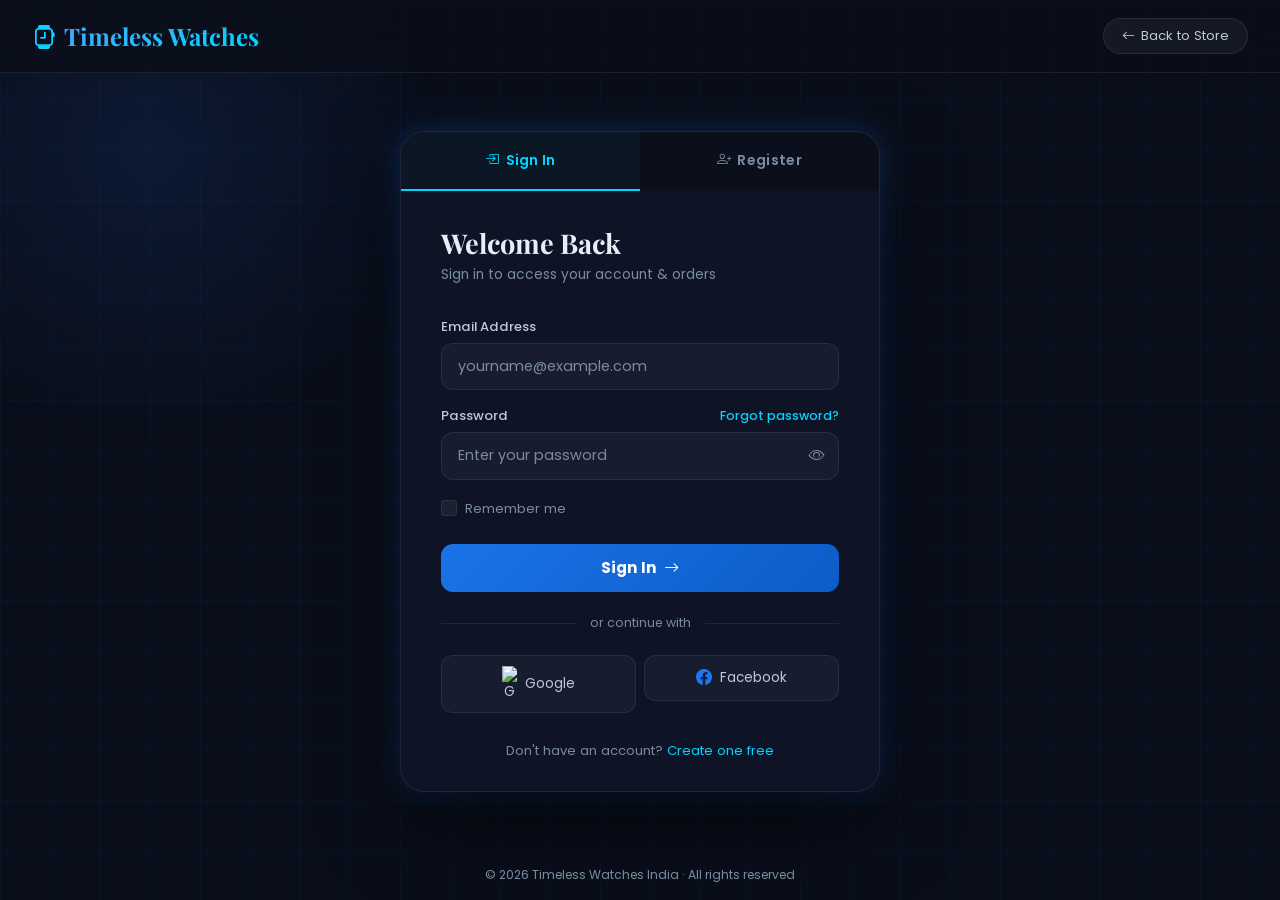
==== commit f96bfdee: "Require login before entering storefront" ====
--- a/index.html
+++ b/index.html
@@ -4,6 +4,11 @@
   <meta charset="UTF-8">
   <meta name="viewport" content="width=device-width, initial-scale=1.0">
   <title>Timeless Watches – Luxury Watch Store India</title>
+  <script>
+    if (!localStorage.getItem('tw_session') && !sessionStorage.getItem('tw_session')) {
+      window.location.replace('login.html');
+    }
+  </script>
   <link href="https://cdn.jsdelivr.net/npm/bootstrap@5.3.0/dist/css/bootstrap.min.css" rel="stylesheet">
   <link href="https://cdn.jsdelivr.net/npm/bootstrap-icons@1.11.0/font/bootstrap-icons.css" rel="stylesheet">
   <link href="https://fonts.googleapis.com/css2?family=Poppins:wght@300;400;500;600;700;800&family=Playfair+Display:wght@600;700&display=swap" rel="stylesheet">
